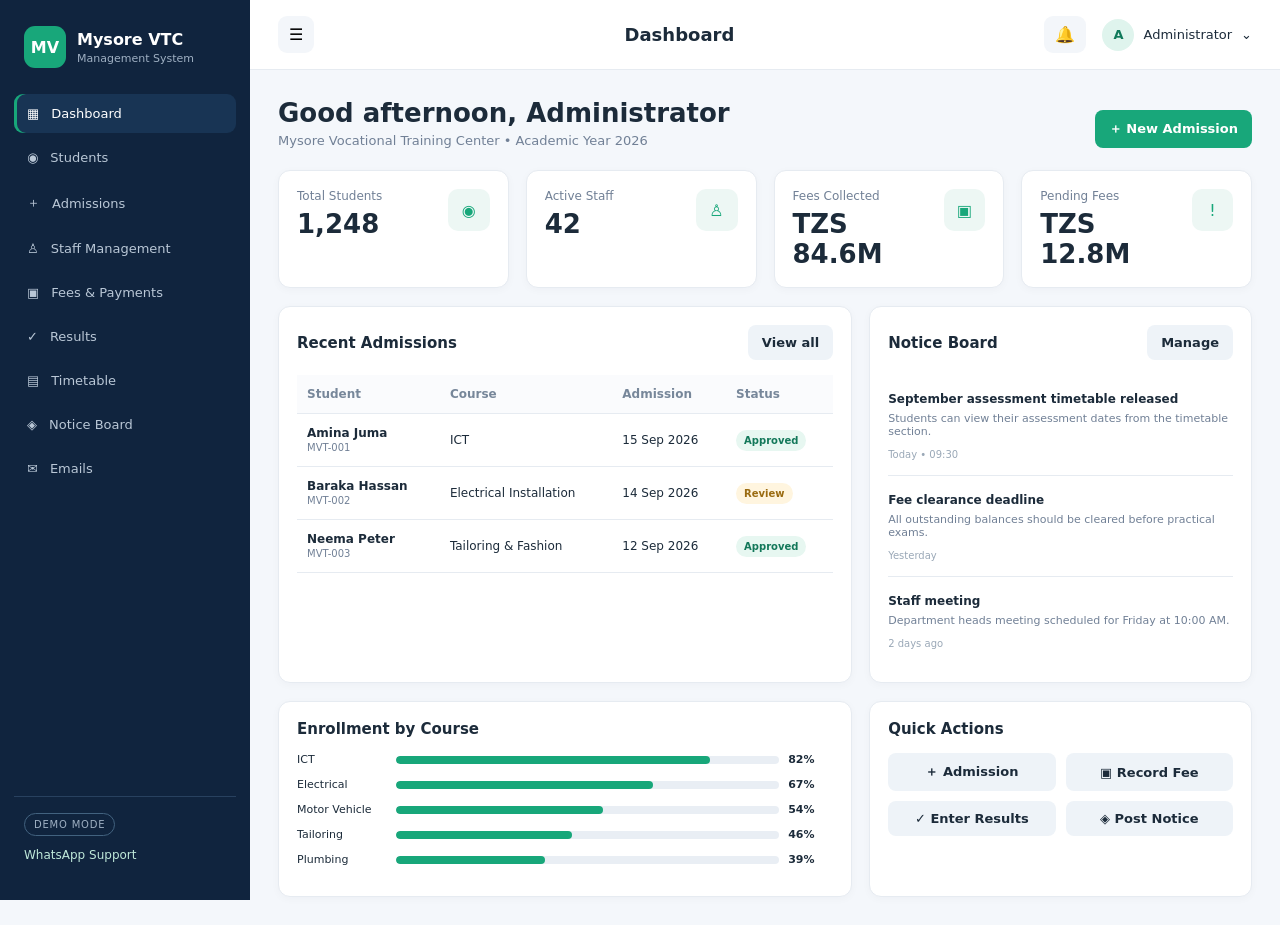
==== index.html @ 1f9f0103 "Add files via upload" ====
<!doctype html>
<html lang="en">
<head>
<meta charset="utf-8">
<meta name="viewport" content="width=device-width,initial-scale=1">
<title>Mysore Vocational Training Center — Management System</title>
<link rel="stylesheet" href="styles.css">
</head>
<body>
<div class="app">
  <aside class="sidebar">
    <div class="brand">
      <div class="logo">MV</div>
      <div><b>Mysore VTC</b><small>Management System</small></div>
    </div>
    <nav id="nav">
      <button class="nav-item active" data-page="dashboard">▦ <span>Dashboard</span></button>
      <button class="nav-item" data-page="students">◉ <span>Students</span></button>
      <button class="nav-item" data-page="admissions">＋ <span>Admissions</span></button>
      <button class="nav-item" data-page="staff">♙ <span>Staff Management</span></button>
      <button class="nav-item" data-page="fees">▣ <span>Fees & Payments</span></button>
      <button class="nav-item" data-page="results">✓ <span>Results</span></button>
      <button class="nav-item" data-page="timetable">▤ <span>Timetable</span></button>
      <button class="nav-item" data-page="notices">◈ <span>Notice Board</span></button>
      <button class="nav-item" data-page="emails">✉ <span>Emails</span></button>
    </nav>
    <div class="side-bottom">
      <div class="demo-badge">DEMO MODE</div>
      <a href="https://wa.me/255617585318" target="_blank">WhatsApp Support</a>
    </div>
  </aside>

  <main class="main">
    <header class="topbar">
      <button id="mobileMenu" class="icon-btn">☰</button>
      <div class="crumb" id="pageTitle">Dashboard</div>
      <div class="top-actions">
        <button class="icon-btn" onclick="showToast('No new notifications')">🔔</button>
        <div class="profile"><div class="avatar">A</div><span>Administrator</span>⌄</div>
      </div>
    </header>
    <section id="content" class="content"></section>
  </main>
</div>
<div id="modal" class="modal hidden">
  <div class="modal-card">
    <button class="modal-close" onclick="closeModal()">×</button>
    <div id="modalBody"></div>
  </div>
</div>
<div id="toast" class="toast"></div>
<script src="app.js"></script>
</body>
</html>
---- styles.css ----
:root{
 --navy:#10243e;--navy2:#183454;--accent:#18a77a;--bg:#f4f7fb;--card:#fff;
 --text:#1c2b3a;--muted:#718096;--line:#e6ebf1;--danger:#dc5a67;--warning:#e6a52e;
}
*{box-sizing:border-box}body{margin:0;font-family:Inter,ui-sans-serif,system-ui,-apple-system,Segoe UI,Roboto,Arial;color:var(--text);background:var(--bg)}
button,input,select,textarea{font:inherit}.app{display:flex;min-height:100vh}.sidebar{width:250px;background:var(--navy);color:#fff;padding:22px 14px;display:flex;flex-direction:column;position:fixed;inset:0 auto 0 0;z-index:20}
.brand{display:flex;align-items:center;gap:11px;padding:4px 10px 26px}.logo{width:42px;height:42px;border-radius:11px;background:var(--accent);display:grid;place-items:center;font-weight:800}.brand b{display:block;font-size:16px}.brand small{display:block;color:#9fb0c3;margin-top:3px;font-size:11px}
nav{display:grid;gap:5px}.nav-item{border:0;background:transparent;color:#b9c7d6;text-align:left;padding:12px 13px;border-radius:9px;cursor:pointer;display:flex;gap:12px;align-items:center;font-size:13px}.nav-item:hover,.nav-item.active{background:var(--navy2);color:#fff}.nav-item.active{box-shadow:inset 3px 0 var(--accent)}.side-bottom{margin-top:auto;border-top:1px solid #28415f;padding:16px 10px;color:#9fb0c3;font-size:12px}.side-bottom a{color:#bfe9da;text-decoration:none;display:block;margin-top:12px}.demo-badge{display:inline-block;border:1px solid #42627f;border-radius:20px;padding:5px 9px;font-size:10px;letter-spacing:.8px}
.main{margin-left:250px;flex:1;min-width:0}.topbar{height:70px;background:#fff;border-bottom:1px solid var(--line);display:flex;align-items:center;justify-content:space-between;padding:0 28px;position:sticky;top:0;z-index:10}.crumb{font-size:18px;font-weight:750}.top-actions{display:flex;gap:16px;align-items:center}.icon-btn{border:0;background:#f3f6fa;border-radius:9px;padding:9px 11px;cursor:pointer}.profile{display:flex;align-items:center;gap:9px;font-size:13px}.avatar{width:32px;height:32px;background:#dff4ed;color:#117a5b;border-radius:50%;display:grid;place-items:center;font-weight:700}.content{padding:28px;max-width:1500px;margin:auto}.welcome{display:flex;justify-content:space-between;align-items:end;margin-bottom:22px}.welcome h1{margin:0 0 5px;font-size:26px}.muted{color:var(--muted);font-size:13px}.btn{border:0;background:var(--navy);color:#fff;border-radius:8px;padding:10px 14px;cursor:pointer;font-weight:650;font-size:13px}.btn.green{background:var(--accent)}.btn.light{background:#eef3f8;color:var(--text)}.btn.danger{background:#fff0f1;color:#bd3948}.grid{display:grid;gap:17px}.stats{grid-template-columns:repeat(4,minmax(0,1fr));margin-bottom:18px}.card{background:var(--card);border:1px solid var(--line);border-radius:12px;padding:18px;box-shadow:0 2px 8px #14243d08}.stat{display:flex;justify-content:space-between}.stat .label{color:var(--muted);font-size:12px}.stat .num{font-size:26px;font-weight:800;margin-top:6px}.stat .icon{width:42px;height:42px;border-radius:10px;background:#edf7f4;display:grid;place-items:center;color:var(--accent)}.cols2{grid-template-columns:1.35fr .9fr}.section-head{display:flex;justify-content:space-between;align-items:center;margin-bottom:15px}.section-head h3{margin:0;font-size:15px}.table-wrap{overflow:auto}.table{width:100%;border-collapse:collapse;font-size:12px}.table th,.table td{text-align:left;padding:12px 10px;border-bottom:1px solid var(--line);white-space:nowrap}.table th{color:#77879a;font-weight:650;background:#fafbfd}.badge{padding:5px 8px;border-radius:20px;font-size:10px;font-weight:700;display:inline-block}.paid,.active-b{background:#e7f7f1;color:#13785a}.pending{background:#fff5df;color:#9a6b10}.danger-b{background:#ffebed;color:#b53c4b}.notice{padding:13px 0;border-bottom:1px solid var(--line)}.notice:last-child{border:0}.notice b{font-size:12px}.notice p{margin:5px 0;color:var(--muted);font-size:11px}.notice time{font-size:10px;color:#9aa8b7}.bar-row{display:grid;grid-template-columns:90px 1fr 45px;gap:9px;align-items:center;margin:12px 0;font-size:11px}.bar{height:8px;background:#e9eef4;border-radius:10px;overflow:hidden}.bar i{display:block;height:100%;background:var(--accent);border-radius:10px}.page-grid{grid-template-columns:repeat(3,minmax(0,1fr))}.toolbar{display:flex;gap:10px;justify-content:space-between;margin-bottom:15px}.search{max-width:330px;flex:1;padding:10px 12px;border:1px solid var(--line);border-radius:8px;background:#fff}.form-grid{display:grid;grid-template-columns:repeat(2,1fr);gap:13px}.field label{display:block;font-size:11px;color:#64748b;margin-bottom:6px;font-weight:650}.field input,.field select,.field textarea{width:100%;border:1px solid var(--line);border-radius:8px;padding:10px;background:#fff;outline:none}.field textarea{min-height:90px;resize:vertical}.full{grid-column:1/-1}.modal{position:fixed;inset:0;background:#0c1b2c88;display:grid;place-items:center;z-index:100;padding:20px}.modal.hidden{display:none}.modal-card{background:#fff;width:min(650px,100%);max-height:90vh;overflow:auto;border-radius:14px;padding:24px;position:relative}.modal-close{position:absolute;right:15px;top:12px;border:0;background:transparent;font-size:25px;color:#77879a;cursor:pointer}.modal-card h2{margin:0 0 18px}.toast{position:fixed;right:25px;bottom:25px;background:var(--navy);color:#fff;padding:12px 16px;border-radius:9px;opacity:0;transform:translateY(10px);transition:.2s;z-index:200;font-size:12px}.toast.show{opacity:1;transform:none}.empty{padding:35px;text-align:center;color:var(--muted)}.mini{font-size:10px;color:var(--muted)}
@media(max-width:900px){.sidebar{transform:translateX(-100%);transition:.2s}.sidebar.open{transform:none}.main{margin-left:0}.stats{grid-template-columns:repeat(2,1fr)}.cols2{grid-template-columns:1fr}.page-grid{grid-template-columns:1fr 1fr}.topbar{padding:0 15px}.content{padding:18px}}
@media(max-width:560px){.stats,.page-grid{grid-template-columns:1fr}.form-grid{grid-template-columns:1fr}.welcome{align-items:flex-start;gap:12px;flex-direction:column}.profile span{display:none}}
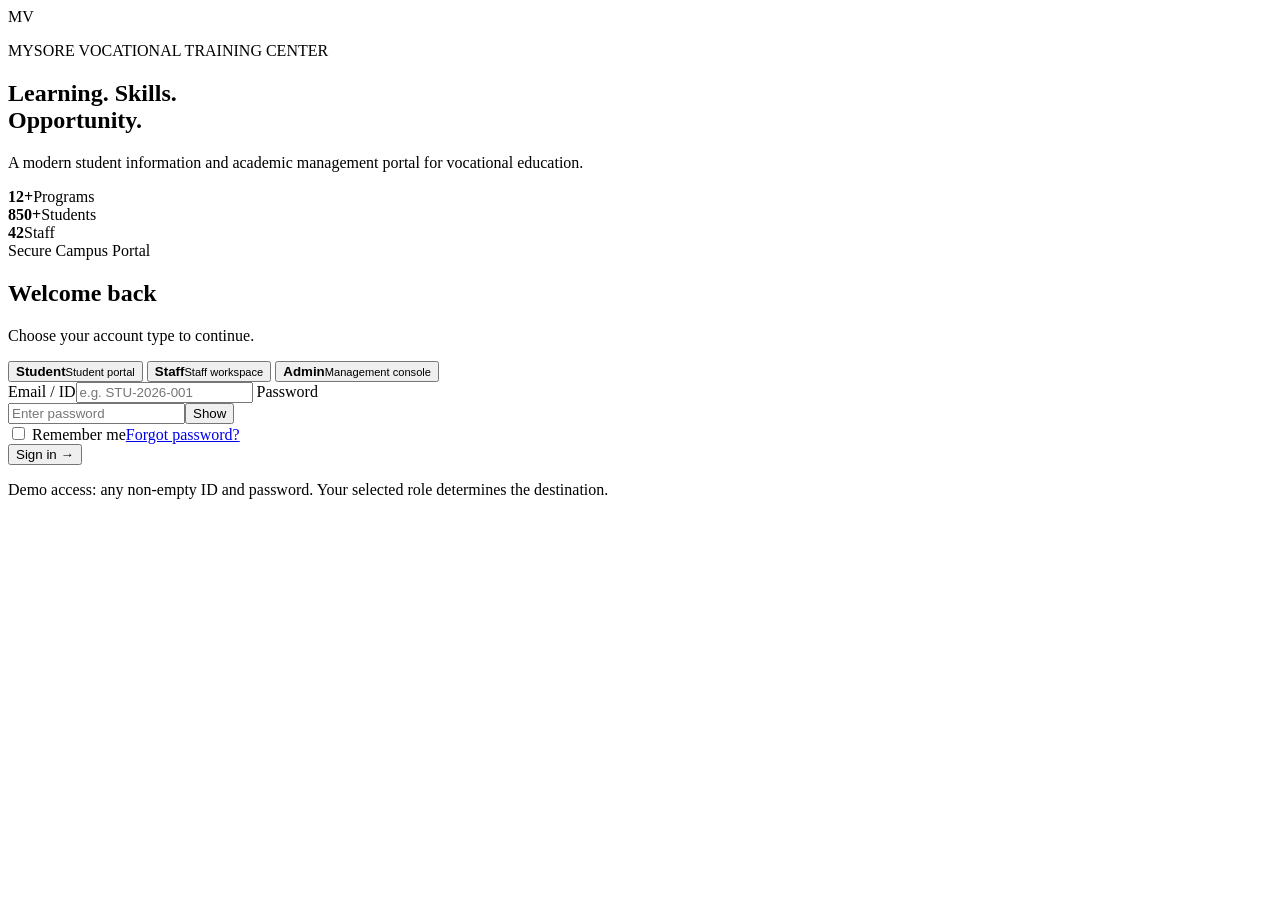
==== commit 393bffbe: "Add files via upload" ====
--- a/index.html
+++ b/index.html
@@ -1,54 +1,35 @@
-<!doctype html>
+<!DOCTYPE html>
 <html lang="en">
 <head>
-<meta charset="utf-8">
-<meta name="viewport" content="width=device-width,initial-scale=1">
-<title>Mysore Vocational Training Center — Management System</title>
-<link rel="stylesheet" href="styles.css">
+<meta charset="UTF-8"><meta name="viewport" content="width=device-width,initial-scale=1.0">
+<title>Mysore Vocational Training Center | Portal</title>
+<link rel="stylesheet" href="assets/style.css">
 </head>
-<body>
-<div class="app">
-  <aside class="sidebar">
-    <div class="brand">
-      <div class="logo">MV</div>
-      <div><b>Mysore VTC</b><small>Management System</small></div>
+<body class="login-page">
+<div class="login-shell">
+  <section class="login-brand">
+    <div class="brand-mark">MV</div>
+    <p class="eyebrow">MYSORE VOCATIONAL TRAINING CENTER</p>
+    <h1>Learning. Skills.<br><span>Opportunity.</span></h1>
+    <p class="muted">A modern student information and academic management portal for vocational education.</p>
+    <div class="login-stats"><div><b>12+</b><span>Programs</span></div><div><b>850+</b><span>Students</span></div><div><b>42</b><span>Staff</span></div></div>
+  </section>
+  <section class="login-card">
+    <div class="card-head"><span class="status-dot"></span><span>Secure Campus Portal</span></div>
+    <h2>Welcome back</h2><p class="muted">Choose your account type to continue.</p>
+    <div class="role-tabs">
+      <button class="role active" data-role="student"><strong>Student</strong><small>Student portal</small></button>
+      <button class="role" data-role="staff"><strong>Staff</strong><small>Staff workspace</small></button>
+      <button class="role" data-role="admin"><strong>Admin</strong><small>Management console</small></button>
     </div>
-    <nav id="nav">
-      <button class="nav-item active" data-page="dashboard">▦ <span>Dashboard</span></button>
-      <button class="nav-item" data-page="students">◉ <span>Students</span></button>
-      <button class="nav-item" data-page="admissions">＋ <span>Admissions</span></button>
-      <button class="nav-item" data-page="staff">♙ <span>Staff Management</span></button>
-      <button class="nav-item" data-page="fees">▣ <span>Fees & Payments</span></button>
-      <button class="nav-item" data-page="results">✓ <span>Results</span></button>
-      <button class="nav-item" data-page="timetable">▤ <span>Timetable</span></button>
-      <button class="nav-item" data-page="notices">◈ <span>Notice Board</span></button>
-      <button class="nav-item" data-page="emails">✉ <span>Emails</span></button>
-    </nav>
-    <div class="side-bottom">
-      <div class="demo-badge">DEMO MODE</div>
-      <a href="https://wa.me/255617585318" target="_blank">WhatsApp Support</a>
-    </div>
-  </aside>
-
-  <main class="main">
-    <header class="topbar">
-      <button id="mobileMenu" class="icon-btn">☰</button>
-      <div class="crumb" id="pageTitle">Dashboard</div>
-      <div class="top-actions">
-        <button class="icon-btn" onclick="showToast('No new notifications')">🔔</button>
-        <div class="profile"><div class="avatar">A</div><span>Administrator</span>⌄</div>
-      </div>
-    </header>
-    <section id="content" class="content"></section>
-  </main>
+    <form id="loginForm">
+      <label>Email / ID<input id="loginId" required placeholder="e.g. STU-2026-001"></label>
+      <label>Password<div class="password"><input id="password" type="password" required placeholder="Enter password"><button type="button" id="togglePwd">Show</button></div></label>
+      <div class="form-row"><label class="check"><input type="checkbox"> Remember me</label><a href="#">Forgot password?</a></div>
+      <button class="primary full" type="submit">Sign in <span>→</span></button>
+    </form>
+    <p class="demo-note">Demo access: any non-empty ID and password. Your selected role determines the destination.</p>
+  </section>
 </div>
-<div id="modal" class="modal hidden">
-  <div class="modal-card">
-    <button class="modal-close" onclick="closeModal()">×</button>
-    <div id="modalBody"></div>
-  </div>
-</div>
-<div id="toast" class="toast"></div>
-<script src="app.js"></script>
-</body>
-</html>+<script src="assets/app.js"></script>
+</body></html>
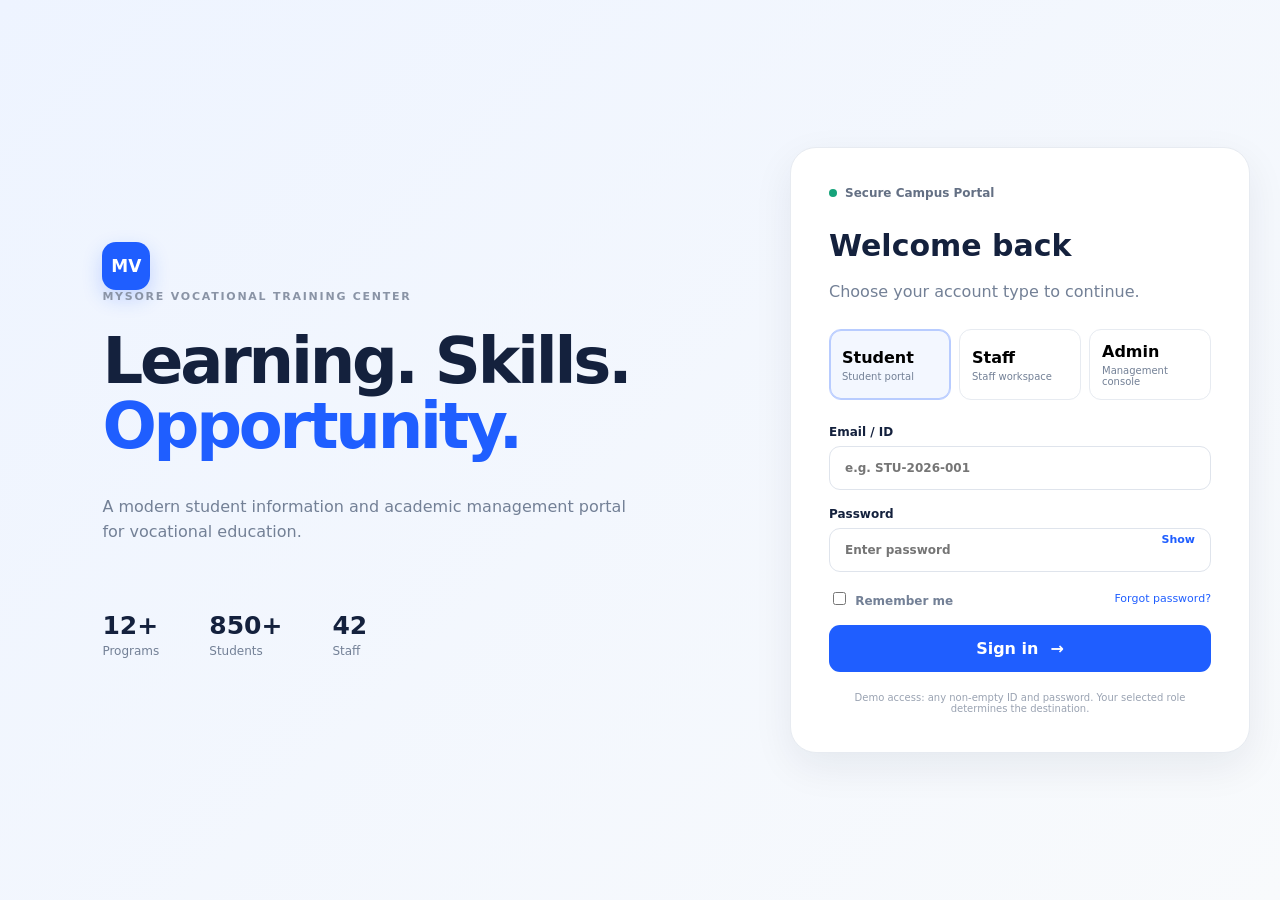
==== commit 5c24eabd: "Update index.html" ====
--- a/index.html
+++ b/index.html
@@ -3,7 +3,7 @@
 <head>
 <meta charset="UTF-8"><meta name="viewport" content="width=device-width,initial-scale=1.0">
 <title>Mysore Vocational Training Center | Portal</title>
-<link rel="stylesheet" href="assets/style.css">
+<link rel="stylesheet" href="style.css">
 </head>
 <body class="login-page">
 <div class="login-shell">
@@ -31,5 +31,5 @@
     <p class="demo-note">Demo access: any non-empty ID and password. Your selected role determines the destination.</p>
   </section>
 </div>
-<script src="assets/app.js"></script>
+<script src="app.js"></script>
 </body></html>
--- a/style.css
+++ b/style.css
@@ -0,0 +1 @@
+:root{--ink:#14213d;--muted:#738096;--line:#e7ebf1;--bg:#f6f8fb;--white:#fff;--primary:#1f5eff;--green:#16a37a;--orange:#f59e0b;--purple:#7c5cff;--shadow:0 14px 40px rgba(20,33,61,.07);font-family:Inter,ui-sans-serif,system-ui,-apple-system,BlinkMacSystemFont,"Segoe UI",sans-serif}*{box-sizing:border-box}body{margin:0;color:var(--ink);background:var(--bg)}button,input{font:inherit}a{text-decoration:none;color:var(--primary)}.muted{color:var(--muted);line-height:1.6}.eyebrow{font-size:11px;letter-spacing:.16em;font-weight:800;color:#8a94a6;margin:0 0 8px}.brand-mark{width:48px;height:48px;border-radius:14px;background:var(--primary);color:white;display:grid;place-items:center;font-weight:900;font-size:17px;box-shadow:0 8px 20px rgba(31,94,255,.22)}.brand-mark.small{width:40px;height:40px;border-radius:11px;font-size:14px}.login-page{min-height:100vh;background:linear-gradient(135deg,#eef4ff,#f8fafc)}.login-shell{min-height:100vh;display:grid;grid-template-columns:1fr 520px;max-width:1320px;margin:auto}.login-brand{padding:11vh 8vw;display:flex;flex-direction:column;justify-content:center}.login-brand h1{font-size:clamp(42px,5vw,72px);line-height:1.02;letter-spacing:-.05em;margin:18px 0}.login-brand h1 span{color:var(--primary)}.login-brand>.muted{max-width:530px;font-size:16px}.login-stats{display:flex;gap:50px;margin-top:50px}.login-stats div{display:grid;gap:4px}.login-stats b{font-size:25px}.login-stats span{font-size:12px;color:var(--muted)}.login-card{align-self:center;background:#fff;border:1px solid var(--line);border-radius:26px;padding:38px;box-shadow:var(--shadow);margin:30px}.card-head{display:flex;align-items:center;gap:8px;color:#647084;font-size:12px;font-weight:700;margin-bottom:28px}.status-dot{width:8px;height:8px;border-radius:50%;background:var(--green)}.login-card h2{font-size:30px;margin:0 0 5px}.role-tabs{display:grid;grid-template-columns:repeat(3,1fr);gap:8px;margin:25px 0}.role{border:1px solid var(--line);background:#fff;border-radius:12px;padding:12px;text-align:left;cursor:pointer}.role strong,.role small{display:block}.role small{color:var(--muted);font-size:10px;margin-top:4px}.role.active{border-color:#b8ccff;background:#f3f7ff;box-shadow:inset 0 0 0 1px #b8ccff}.login-card form{display:grid;gap:17px}.login-card label{font-size:12px;font-weight:800}.login-card input:not([type=checkbox]){width:100%;padding:14px 15px;border:1px solid #dfe4ec;border-radius:11px;margin-top:7px;outline:none}.login-card input:focus{border-color:#8eb0ff;box-shadow:0 0 0 3px #eaf0ff}.password{position:relative}.password input{padding-right:60px!important}.password button{position:absolute;right:10px;top:11px;border:0;background:transparent;color:var(--primary);font-size:11px;font-weight:800;cursor:pointer}.form-row{display:flex;justify-content:space-between;align-items:center;font-size:11px}.check{font-weight:600!important;color:var(--muted)}.check input{margin-right:5px}.primary,.secondary,.icon-btn,.link-btn{border:0;cursor:pointer}.primary{background:var(--primary);color:#fff;border-radius:11px;padding:14px 18px;font-weight:800}.primary.full{width:100%;display:flex;justify-content:center;gap:12px}.secondary{background:#f1f5fb;color:var(--ink);border-radius:10px;padding:11px 14px;font-weight:800}.demo-note{font-size:10px;color:#9aa3b2;text-align:center;margin:20px 0 0}.app{display:flex;min-height:100vh}.sidebar{width:250px;background:#fff;border-right:1px solid var(--line);padding:22px 15px;position:fixed;inset:0 auto 0 0;display:flex;flex-direction:column;z-index:5}.side-brand{display:flex;align-items:center;gap:10px;padding:4px 9px 28px}.side-brand b,.side-brand small{display:block}.side-brand b{font-size:15px}.side-brand small{font-size:10px;color:var(--muted);margin-top:3px}nav{display:grid;gap:4px}nav a,.side-bottom a{padding:11px 13px;border-radius:9px;color:#69758a;font-size:12px;font-weight:700;display:flex;gap:12px;align-items:center}nav a.active,nav a:hover{background:#edf3ff;color:var(--primary)}.side-bottom{margin-top:auto;border-top:1px solid var(--line);padding-top:13px}.logout{color:#e05252!important}.main{margin-left:250px;width:calc(100% - 250px)}.topbar{background:#fff;border-bottom:1px solid var(--line);padding:24px 34px;display:flex;justify-content:space-between;align-items:center}.topbar h1{font-size:25px;margin:0;letter-spacing:-.02em}.top-actions{display:flex;align-items:center;gap:10px}.icon-btn{width:38px;height:38px;border-radius:10px;background:#f5f7fa;color:#68748a}.avatar{width:38px;height:38px;border-radius:12px;background:#e8efff;color:var(--primary);display:grid;place-items:center;font-size:11px;font-weight:900}.avatar.mini{width:34px;height:34px;border-radius:10px}.mobile-menu{display:none}.page{padding:28px 34px 50px;max-width:1450px}.welcome-banner{background:linear-gradient(110deg,#1857e8,#4b7dff);color:white;border-radius:18px;padding:27px 30px;display:flex;justify-content:space-between;align-items:center;margin-bottom:20px}.admin-banner{background:linear-gradient(110deg,#16294f,#2d4d88)}.welcome-banner h2{margin:12px 0 5px;font-size:25px}.welcome-banner p{margin:0;color:#dce6ff;font-size:13px}.banner-art{font-size:70px;opacity:.35}.pill{display:inline-block;padding:6px 10px;border-radius:20px;font-size:10px;font-weight:800}.pill.light{background:rgba(255,255,255,.15);color:white}.grid{display:grid;gap:15px}.stats{grid-template-columns:repeat(4,1fr);margin-bottom:20px}.stat{background:#fff;border:1px solid var(--line);border-radius:14px;padding:18px;box-shadow:0 5px 20px rgba(20,33,61,.025)}.stat span{display:block;color:var(--muted);font-size:11px;font-weight:700}.stat b{display:block;font-size:26px;margin:9px 0 4px;letter-spacing:-.03em}.stat b small{font-size:13px;color:var(--muted)}.stat em{font-size:10px;color:var(--muted);font-style:normal}.up{color:var(--green)!important}.warn{color:var(--orange)!important}.content-grid{display:grid;grid-template-columns:1.3fr 1fr;gap:20px;margin-bottom:20px}.panel{background:#fff;border:1px solid var(--line);border-radius:15px;padding:21px;box-shadow:0 5px 20px rgba(20,33,61,.025)}.panel-title{display:flex;justify-content:space-between;align-items:center;margin-bottom:18px}.panel-title h3{font-size:15px;margin:0}.panel-title p{font-size:10px;color:var(--muted);margin:4px 0 0}.panel-title a{font-size:11px;font-weight:800}.timeline>div{display:grid;grid-template-columns:58px 12px 1fr;gap:10px;min-height:74px}.timeline time{font-size:10px;color:var(--muted);padding-top:4px}.timeline .line{width:2px;background:#dfe6f0;position:relative}.timeline .line:before{content:"";position:absolute;top:2px;left:-4px;width:8px;height:8px;background:var(--primary);border-radius:50%}.timeline article{border-bottom:1px solid var(--line);padding-bottom:15px;position:relative}.timeline article b,.timeline article small{display:block}.timeline article b{font-size:12px}.timeline article small{font-size:10px;color:var(--muted);margin-top:4px}.tag{display:inline-block;padding:5px 8px;border-radius:6px;font-size:9px;font-weight:800;margin-top:7px}.tag.green{background:#e6f8f1;color:#108361}.tag.blue{background:#eaf1ff;color:#2a62d8}.tag.orange{background:#fff3dc;color:#b46d00}.notice{display:flex;gap:12px;padding:13px 0;border-bottom:1px solid var(--line)}.notice:last-child{border:0}.notice-icon{width:28px;height:28px;flex:none;border-radius:8px;background:#edf3ff;color:var(--primary);display:grid;place-items:center;font-weight:900}.notice b,.notice p,.notice small{display:block}.notice b{font-size:11px}.notice p{font-size:10px;color:#667287;margin:4px 0}.notice small{font-size:9px;color:#9aa3b2}.course{display:grid;grid-template-columns:38px 1fr 38px;gap:12px;align-items:center;padding:10px 0;border-bottom:1px solid var(--line)}.course:last-child{border:0}.course-icon{width:38px;height:38px;border-radius:10px;display:grid;place-items:center;font-size:10px;font-weight:900}.course-icon.blue{background:#eaf1ff;color:#2a62d8}.course-icon.purple{background:#f0ebff;color:#7254d6}.course-icon.orange{background:#fff0d9;color:#bc7500}.course b,.course small{display:block}.course b{font-size:11px}.course small{font-size:9px;color:var(--muted);margin:4px 0}.course strong{font-size:10px}.progress{height:5px;background:#edf0f4;border-radius:10px;overflow:hidden}.progress i{display:block;height:100%;background:var(--primary);border-radius:10px}table{width:100%;border-collapse:collapse}th{text-align:left;font-size:9px;color:#98a1af;text-transform:uppercase;letter-spacing:.06em;padding:10px 8px;border-bottom:1px solid var(--line)}td{font-size:10px;padding:12px 8px;border-bottom:1px solid var(--line)}td b,td small{display:block}td small{color:var(--muted);margin-top:3px}.big-number{font-size:40px;font-weight:900}.big-number span{font-size:10px;color:var(--muted);font-weight:600}.mini-bars{height:100px;display:flex;align-items:end;gap:10px;padding:10px 0}.mini-bars i,.bars i{display:block;background:#9db9ff;border-radius:5px 5px 2px 2px;flex:1}.task,.finance-row,.activity{display:flex;align-items:center;gap:12px;padding:13px 0;border-bottom:1px solid var(--line)}.task>div,.activity>div{flex:1}.task b,.task small,.activity b,.activity p,.activity small{display:block}.task b,.activity b{font-size:11px}.task small,.activity p,.activity small{font-size:9px;color:var(--muted);margin-top:4px}.link-btn{background:none;color:var(--primary);font-size:10px;font-weight:800}.chart{height:190px;position:relative;padding-top:10px}.chart-value b{font-size:30px}.chart-value span{font-size:10px;color:var(--muted)}.bars{height:105px;display:flex;gap:14px;align-items:end;margin-top:15px}.months{display:flex;justify-content:space-between;color:#a0a8b5;font-size:9px;margin-top:7px}.pipeline{display:grid;grid-template-columns:repeat(4,1fr);gap:8px;margin:30px 0 25px}.pipeline div{background:#f7f9fc;padding:13px;border-radius:10px}.pipeline b,.pipeline span{display:block}.pipeline b{font-size:20px}.pipeline span{font-size:9px;color:var(--muted);margin-top:4px}.finance-row b{margin-left:auto}.activity .avatar{flex:none}@media(max-width:900px){.login-shell{grid-template-columns:1fr}.login-brand{padding:45px 30px 10px}.login-stats{margin-top:25px}.login-card{margin:20px}.sidebar{transform:translateX(-100%);transition:.2s}.sidebar.open{transform:none}.main{margin-left:0;width:100%}.mobile-menu{display:inline-block;background:none;border:0;font-size:20px;margin-right:10px}.topbar{padding:18px 20px}.page{padding:20px}.stats{grid-template-columns:repeat(2,1fr)}.content-grid{grid-template-columns:1fr}}@media(max-width:560px){.login-brand h1{font-size:42px}.login-stats{gap:25px}.role-tabs{grid-template-columns:1fr}.stats{grid-template-columns:1fr}.top-actions .icon-btn{display:none}.topbar h1{font-size:19px}.welcome-banner{padding:22px}.banner-art{display:none}.content-grid{gap:14px}.panel{padding:16px}.pipeline{grid-template-columns:repeat(2,1fr)}}
